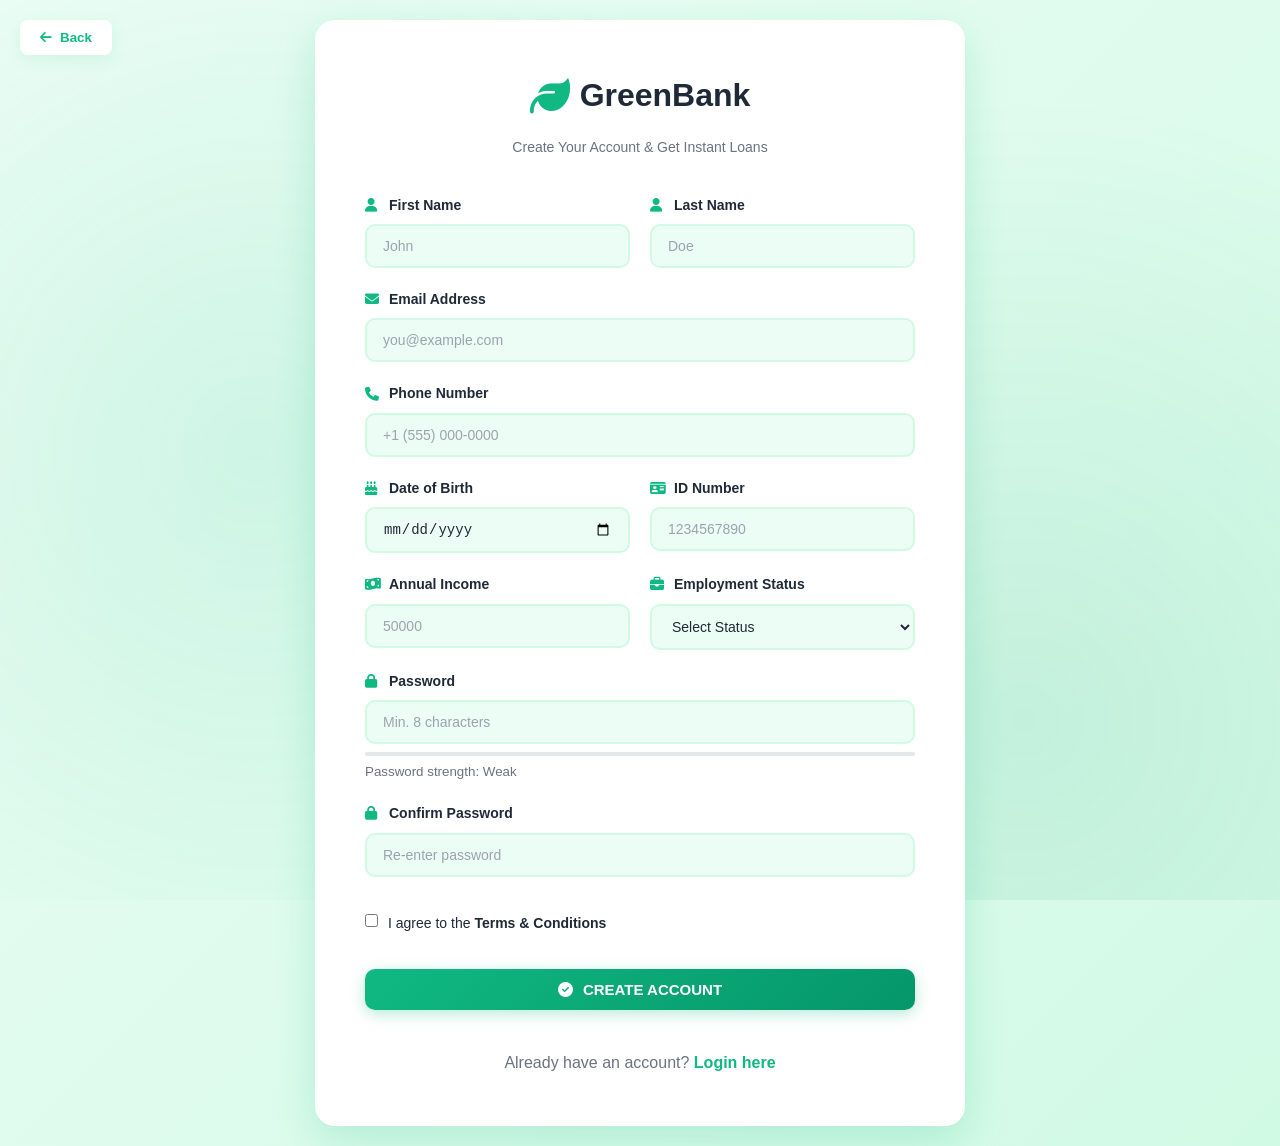
==== signup.html @ 810669ff "Add files via upload" ====
<!DOCTYPE html>
<html lang="en">
<head>
    <meta charset="UTF-8">
    <meta name="viewport" content="width=device-width, initial-scale=1.0">
    <title>GreenBank - Create Account</title>
    <link rel="stylesheet" href="styles.css">
    <link rel="stylesheet" href="https://cdnjs.cloudflare.com/ajax/libs/font-awesome/6.4.0/css/all.min.css">
</head>
<body class="signup-page">
    <div class="signup-background">
        <div class="animated-bg"></div>
    </div>

    <div class="signup-container">
        <button class="back-btn" onclick="navigateToLogin()">
            <i class="fas fa-arrow-left"></i> Back
        </button>

        <div class="signup-box">
            <div class="signup-header">
                <div class="logo">
                    <i class="fas fa-leaf"></i>
                    <h1>GreenBank</h1>
                </div>
                <p class="tagline">Create Your Account & Get Instant Loans</p>
            </div>

            <form id="signupForm" class="signup-form">
                <div class="form-row">
                    <div class="form-group">
                        <label for="firstName">
                            <i class="fas fa-user"></i> First Name
                        </label>
                        <input 
                            type="text" 
                            id="firstName" 
                            placeholder="John"
                            required
                        >
                    </div>
                    <div class="form-group">
                        <label for="lastName">
                            <i class="fas fa-user"></i> Last Name
                        </label>
                        <input 
                            type="text" 
                            id="lastName" 
                            placeholder="Doe"
                            required
                        >
                    </div>
                </div>

                <div class="form-group">
                    <label for="signupEmail">
                        <i class="fas fa-envelope"></i> Email Address
                    </label>
                    <input 
                        type="email" 
                        id="signupEmail" 
                        placeholder="you@example.com"
                        required
                    >
                </div>

                <div class="form-group">
                    <label for="phone">
                        <i class="fas fa-phone"></i> Phone Number
                    </label>
                    <input 
                        type="tel" 
                        id="phone" 
                        placeholder="+1 (555) 000-0000"
                        required
                    >
                </div>

                <div class="form-row">
                    <div class="form-group">
                        <label for="dateOfBirth">
                            <i class="fas fa-birthday-cake"></i> Date of Birth
                        </label>
                        <input 
                            type="date" 
                            id="dateOfBirth"
                            required
                        >
                    </div>
                    <div class="form-group">
                        <label for="idNumber">
                            <i class="fas fa-id-card"></i> ID Number
                        </label>
                        <input 
                            type="text" 
                            id="idNumber" 
                            placeholder="1234567890"
                            required
                        >
                    </div>
                </div>

                <div class="form-row">
                    <div class="form-group">
                        <label for="annualIncome">
                            <i class="fas fa-money-bill-wave"></i> Annual Income
                        </label>
                        <input 
                            type="number" 
                            id="annualIncome" 
                            placeholder="50000"
                            min="0"
                            required
                        >
                    </div>
                    <div class="form-group">
                        <label for="employment">
                            <i class="fas fa-briefcase"></i> Employment Status
                        </label>
                        <select id="employment" required>
                            <option value="">Select Status</option>
                            <option value="employed">Employed</option>
                            <option value="self-employed">Self-Employed</option>
                            <option value="retired">Retired</option>
                            <option value="student">Student</option>
                        </select>
                    </div>
                </div>

                <div class="form-group">
                    <label for="signupPassword">
                        <i class="fas fa-lock"></i> Password
                    </label>
                    <input 
                        type="password" 
                        id="signupPassword" 
                        placeholder="Min. 8 characters"
                        required
                    >
                    <div class="password-strength">
                        <div class="strength-bar" id="strengthBar"></div>
                    </div>
                    <small id="passwordHint">Password strength: <span id="strengthText">Weak</span></small>
                </div>

                <div class="form-group">
                    <label for="confirmPassword">
                        <i class="fas fa-lock"></i> Confirm Password
                    </label>
                    <input 
                        type="password" 
                        id="confirmPassword" 
                        placeholder="Re-enter password"
                        required
                    >
                </div>

                <label class="terms-checkbox">
                    <input type="checkbox" name="terms" required>
                    <span>I agree to the <strong>Terms & Conditions</strong></span>
                </label>

                <button type="submit" class="btn btn-register">
                    <i class="fas fa-check-circle"></i> CREATE ACCOUNT
                </button>

                <div class="login-link">
                    Already have an account? <a href="index.html">Login here</a>
                </div>
            </form>
        </div>
    </div>

    <script src="script.js"></script>
</body>
</html>
---- styles.css ----
/* ==================== ROOT VARIABLES ==================== */
:root {
    --primary-green: #10b981;
    --dark-green: #059669;
    --darker-green: #047857;
    --light-green: #d1fae5;
    --lighter-green: #ecfdf5;
    --accent-green: #6ee7b7;
    --white: #ffffff;
    --text-dark: #1f2937;
    --text-light: #6b7280;
    --text-lighter: #9ca3af;
    --border-color: #e5e7eb;
    --bg-light: #f9fafb;
    --shadow: 0 4px 15px rgba(16, 185, 129, 0.1);
    --shadow-md: 0 8px 25px rgba(16, 185, 129, 0.15);
    --shadow-lg: 0 15px 40px rgba(16, 185, 129, 0.2);
    --transition: all 0.3s cubic-bezier(0.4, 0, 0.2, 1);
}

/* ==================== GLOBAL STYLES ==================== */
* {
    margin: 0;
    padding: 0;
    box-sizing: border-box;
}

html {
    scroll-behavior: smooth;
}

body {
    font-family: 'Segoe UI', -apple-system, BlinkMacSystemFont, 'Helvetica Neue', sans-serif;
    background: var(--white);
    color: var(--text-dark);
    line-height: 1.6;
}

/* ==================== LOGIN PAGE STYLES ==================== */
.login-page {
    background: linear-gradient(135deg, #ecfdf5 0%, #d1fae5 100%);
    min-height: 100vh;
}

.login-background {
    position: fixed;
    top: 0;
    left: 0;
    width: 100%;
    height: 100%;
    z-index: -1;
    overflow: hidden;
}

.geometric-shapes {
    position: relative;
    width: 100%;
    height: 100%;
}

.shape {
    position: absolute;
    border-radius: 50%;
    opacity: 0.1;
    animation: float 6s ease-in-out infinite;
}

.shape-1 {
    width: 300px;
    height: 300px;
    background: var(--primary-green);
    top: -50px;
    right: -50px;
}

.shape-2 {
    width: 200px;
    height: 200px;
    background: var(--dark-green);
    bottom: 100px;
    left: 50px;
    animation-delay: 2s;
}

.shape-3 {
    width: 250px;
    height: 250px;
    background: var(--accent-green);
    top: 50%;
    left: -80px;
    animation-delay: 4s;
}

@keyframes float {
    0%, 100% { 
        transform: translateY(0px); 
    }
    50% { 
        transform: translateY(20px); 
    }
}

.login-container {
    display: grid;
    grid-template-columns: 1fr 1fr;
    align-items: center;
    justify-content: center;
    min-height: 100vh;
    padding: 20px;
    gap: 40px;
    position: relative;
    z-index: 1;
}

.login-box {
    background: white;
    border-radius: 20px;
    padding: 50px;
    box-shadow: var(--shadow-lg);
    animation: slideInLeft 0.6s ease-out;
}

@keyframes slideInLeft {
    from {
        opacity: 0;
        transform: translateX(-50px);
    }
    to {
        opacity: 1;
        transform: translateX(0);
    }
}

.login-header {
    text-align: center;
    margin-bottom: 40px;
}

.logo {
    display: flex;
    align-items: center;
    justify-content: center;
    gap: 10px;
    margin-bottom: 15px;
}

.logo i {
    font-size: 40px;
    color: var(--primary-green);
}

.logo h1 {
    font-size: 32px;
    color: var(--text-dark);
    margin: 0;
}

.tagline {
    color: var(--text-light);
    font-size: 14px;
    margin: 10px 0 0 0;
}

.login-form {
    display: flex;
    flex-direction: column;
    gap: 20px;
}

.form-group {
    display: flex;
    flex-direction: column;
    position: relative;
}

.form-group label {
    font-weight: 600;
    margin-bottom: 8px;
    color: var(--text-dark);
    font-size: 14px;
    display: flex;
    align-items: center;
    gap: 8px;
}

.form-group label i {
    color: var(--primary-green);
    width: 16px;
}

.form-group input,
.form-group select,
.form-group textarea {
    padding: 12px 16px;
    border: 2px solid var(--light-green);
    border-radius: 10px;
    font-size: 14px;
    transition: var(--transition);
    background: var(--lighter-green);
    color: var(--text-dark);
}

.form-group input::placeholder,
.form-group textarea::placeholder {
    color: var(--text-lighter);
}

.form-group input:focus,
.form-group select:focus,
.form-group textarea:focus {
    outline: none;
    border-color: var(--primary-green);
    box-shadow: 0 0 0 4px rgba(16, 185, 129, 0.1);
    background: var(--white);
}

.toggle-password {
    position: absolute;
    right: 15px;
    top: 40px;
    cursor: pointer;
    color: var(--text-light);
    transition: var(--transition);
}

.toggle-password:hover {
    color: var(--primary-green);
}

.remember-forgot {
    display: flex;
    justify-content: space-between;
    align-items: center;
    font-size: 14px;
}

.remember-me {
    display: flex;
    align-items: center;
    gap: 8px;
    cursor: pointer;
    color: var(--text-dark);
}

.remember-me input {
    width: auto;
    cursor: pointer;
    accent-color: var(--primary-green);
}

.forgot-password {
    color: var(--primary-green);
    text-decoration: none;
    font-weight: 600;
    transition: var(--transition);
}

.forgot-password:hover {
    color: var(--dark-green);
}

.divider {
    text-align: center;
    color: var(--text-light);
    font-size: 14px;
    margin: 20px 0;
    position: relative;
}

.divider::before,
.divider::after {
    content: '';
    position: absolute;
    top: 50%;
    width: 45%;
    height: 1px;
    background: var(--border-color);
}

.divider::before {
    left: 0;
}

.divider::after {
    right: 0;
}

/* ==================== BUTTONS ==================== */
.btn {
    padding: 12px 24px;
    border: none;
    border-radius: 10px;
    font-size: 15px;
    font-weight: 700;
    cursor: pointer;
    transition: var(--transition);
    display: inline-flex;
    align-items: center;
    justify-content: center;
    gap: 10px;
    text-decoration: none;
    width: 100%;
}

.btn-login,
.btn-register,
.btn-submit-loan,
.btn-save-profile,
.btn-submit {
    background: linear-gradient(135deg, var(--primary-green) 0%, var(--dark-green) 100%);
    color: white;
    box-shadow: 0 4px 15px rgba(16, 185, 129, 0.3);
}

.btn-login:hover,
.btn-register:hover,
.btn-submit-loan:hover,
.btn-save-profile:hover,
.btn-submit:hover {
    transform: translateY(-3px);
    box-shadow: 0 6px 25px rgba(16, 185, 129, 0.4);
}

.btn-login:active,
.btn-register:active,
.btn-submit-loan:active,
.btn-save-profile:active,
.btn-submit:active {
    transform: translateY(-1px);
}

.btn-signup,
.btn-secondary,
.btn-apply,
.btn-primary {
    background: white;
    color: var(--primary-green);
    border: 2px solid var(--primary-green);
    box-shadow: none;
}

.btn-primary {
    background: linear-gradient(135deg, var(--primary-green) 0%, var(--dark-green) 100%);
    color: white;
    box-shadow: 0 4px 15px rgba(16, 185, 129, 0.3);
    border: none;
}

.btn-signup:hover,
.btn-secondary:hover,
.btn-apply:hover,
.btn-primary:hover {
    background: var(--lighter-green);
    transform: translateY(-3px);
}

.btn-primary:hover {
    background: linear-gradient(135deg, var(--primary-green) 0%, var(--dark-green) 100%);
}

.login-features {
    display: grid;
    grid-template-columns: repeat(3, 1fr);
    gap: 15px;
    margin-top: 30px;
}

.feature {
    text-align: center;
    padding: 15px;
    border-radius: 10px;
    background: var(--lighter-green);
    transition: var(--transition);
}

.feature:hover {
    background: var(--light-green);
}

.feature i {
    font-size: 24px;
    color: var(--primary-green);
    margin-bottom: 8px;
}

.feature p {
    font-size: 13px;
    font-weight: 600;
    color: var(--text-dark);
}

.login-info {
    animation: slideInRight 0.6s ease-out;
}

@keyframes slideInRight {
    from {
        opacity: 0;
        transform: translateX(50px);
    }
    to {
        opacity: 1;
        transform: translateX(0);
    }
}

.info-card {
    background: rgba(255, 255, 255, 0.95);
    padding: 30px;
    border-radius: 15px;
    box-shadow: var(--shadow);
    backdrop-filter: blur(10px);
    border-left: 4px solid var(--primary-green);
}

.info-card h3 {
    color: var(--text-dark);
    margin-bottom: 20px;
    font-size: 18px;
}

.info-card ul,
.info-card ol {
    list-style: none;
}

.info-card li {
    padding: 10px 0;
    color: var(--text-dark);
    display: flex;
    align-items: center;
    gap: 10px;
    font-weight: 500;
}

.info-card i {
    color: var(--primary-green);
    font-size: 16px;
}

/* ==================== SIGNUP PAGE ==================== */
.signup-page {
    background: linear-gradient(135deg, #ecfdf5 0%, #d1fae5 100%);
    min-height: 100vh;
    padding: 20px;
}

.signup-background {
    position: fixed;
    top: 0;
    left: 0;
    width: 100%;
    height: 100%;
    z-index: -1;
}

.animated-bg {
    width: 100%;
    height: 100%;
    background: radial-gradient(circle at 20% 50%, rgba(16, 185, 129, 0.1) 0%, transparent 50%),
                radial-gradient(circle at 80% 80%, rgba(5, 150, 105, 0.1) 0%, transparent 50%);
    animation: gradient 15s ease infinite;
}

@keyframes gradient {
    0%, 100% { 
        opacity: 1; 
    }
    50% { 
        opacity: 0.8; 
    }
}

.signup-container {
    display: flex;
    align-items: center;
    justify-content: center;
    min-height: 100vh;
    position: relative;
    z-index: 1;
}

.back-btn {
    position: fixed;
    top: 20px;
    left: 20px;
    background: white;
    border: none;
    padding: 10px 20px;
    border-radius: 8px;
    cursor: pointer;
    display: flex;
    align-items: center;
    gap: 8px;
    color: var(--primary-green);
    font-weight: 600;
    box-shadow: var(--shadow);
    transition: var(--transition);
    z-index: 10;
}

.back-btn:hover {
    transform: translateX(-5px);
}

.signup-box {
    background: white;
    border-radius: 20px;
    padding: 50px;
    width: 100%;
    max-width: 650px;
    box-shadow: var(--shadow-lg);
    animation: slideUp 0.6s ease-out;
}

@keyframes slideUp {
    from {
        opacity: 0;
        transform: translateY(30px);
    }
    to {
        opacity: 1;
        transform: translateY(0);
    }
}

.signup-header {
    text-align: center;
    margin-bottom: 35px;
}

.signup-form {
    display: flex;
    flex-direction: column;
    gap: 20px;
}

.form-row {
    display: grid;
    grid-template-columns: 1fr 1fr;
    gap: 20px;
}

.password-strength {
    height: 4px;
    background: var(--border-color);
    border-radius: 4px;
    margin-top: 8px;
    overflow: hidden;
}

.strength-bar {
    height: 100%;
    width: 0%;
    background: #ef4444;
    transition: all 0.3s ease;
}

.strength-bar.weak {
    width: 33%;
    background: #ef4444;
}

.strength-bar.medium {
    width: 66%;
    background: #f59e0b;
}

.strength-bar.strong {
    width: 100%;
    background: var(--primary-green);
}

#passwordHint {
    color: var(--text-light);
    display: block;
    margin-top: 5px;
}

.terms-checkbox {
    display: flex;
    align-items: flex-start;
    gap: 10px;
    cursor: pointer;
    color: var(--text-dark);
    margin: 15px 0;
    font-size: 14px;
}

.terms-checkbox input {
    width: auto;
    margin-top: 2px;
    cursor: pointer;
    accent-color: var(--primary-green);
}

.login-link {
    text-align: center;
    margin-top: 20px;
    color: var(--text-light);
}

.login-link a {
    color: var(--primary-green);
    text-decoration: none;
    font-weight: 700;
    transition: var(--transition);
}

.login-link a:hover {
    color: var(--dark-green);
}

/* ==================== DASHBOARD STYLES ==================== */
.dashboard-page {
    display: grid;
    grid-template-columns: 280px 1fr;
    min-height: 100vh;
    background: var(--bg-light);
}

.sidebar {
    background: linear-gradient(180deg, var(--primary-green) 0%, var(--dark-green) 100%);
    color: white;
    padding: 30px 20px;
    display: flex;
    flex-direction: column;
    position: sticky;
    top: 0;
    height: 100vh;
    overflow-y: auto;
    box-shadow: var(--shadow-md);
}

.sidebar-brand {
    display: flex;
    align-items: center;
    gap: 12px;
    margin-bottom: 40px;
    padding-bottom: 20px;
    border-bottom: 2px solid rgba(255, 255, 255, 0.1);
}

.sidebar-brand i {
    font-size: 30px;
}

.sidebar-brand h2 {
    font-size: 24px;
    margin: 0;
}

.sidebar-menu {
    display: flex;
    flex-direction: column;
    gap: 10px;
    flex: 1;
}

.menu-item {
    padding: 12px 16px;
    border-radius: 10px;
    color: rgba(255, 255, 255, 0.8);
    text-decoration: none;
    display: flex;
    align-items: center;
    gap: 12px;
    transition: var(--transition);
    font-weight: 500;
}

.menu-item:hover,
.menu-item.active {
    background: rgba(255, 255, 255, 0.2);
    color: white;
    transform: translateX(5px);
}

.menu-item i {
    width: 20px;
    text-align: center;
}

.sidebar-footer {
    border-top: 2px solid rgba(255, 255, 255, 0.1);
    padding-top: 20px;
}

.logout-btn {
    width: 100%;
    padding: 12px 16px;
    background: rgba(255, 255, 255, 0.1);
    color: white;
    border: none;
    border-radius: 10px;
    cursor: pointer;
    display: flex;
    align-items: center;
    justify-content: center;
    gap: 10px;
    font-weight: 600;
    transition: var(--transition);
}

.logout-btn:hover {
    background: rgba(255, 255, 255, 0.2);
    transform: translateY(-2px);
}

.main-dashboard {
    display: flex;
    flex-direction: column;
    overflow-y: auto;
}

.dashboard-header {
    background: white;
    padding: 25px 30px;
    display: flex;
    justify-content: space-between;
    align-items: center;
    box-shadow: var(--shadow);
    margin-bottom: 30px;
}

.header-left h1 {
    color: var(--primary-green);
    font-size: 28px;
    margin: 0;
}

.header-right {
    display: flex;
    align-items: center;
    gap: 30px;
}

.search-box {
    position: relative;
    display: flex;
    align-items: center;
}

.search-box i {
    position: absolute;
    left: 12px;
    color: var(--text-light);
}

.search-box input {
    padding: 10px 12px 10px 36px;
    border: 2px solid var(--light-green);
    border-radius: 8px;
    width: 250px;
    transition: var(--transition);
}

.search-box input:focus {
    outline: none;
    border-color: var(--primary-green);
    box-shadow: 0 0 0 3px rgba(16, 185, 129, 0.1);
}

.user-profile {
    display: flex;
    align-items: center;
    gap: 12px;
}

.profile-img {
    width: 40px;
    height: 40px;
    border-radius: 50%;
    border: 3px solid var(--primary-green);
    object-fit: cover;
}

.profile-info p {
    margin: 0;
    font-weight: 600;
    color: var(--text-dark);
}

.profile-info small {
    display: block;
    color: var(--text-light);
    font-size: 12px;
}

.content-section {
    display: none;
    animation: fadeInSection 0.5s ease-out;
    padding: 0 30px 30px 30px;
}

.content-section.active {
    display: block;
}

@keyframes fadeInSection {
    from {
        opacity: 0;
        transform: translateY(10px);
    }
    to {
        opacity: 1;
        transform: translateY(0);
    }
}

.section-title {
    margin-bottom: 30px;
}

.section-title h2 {
    color: var(--text-dark);
    font-size: 28px;
    margin-bottom: 8px;
}

.section-title p {
    color: var(--text-light);
    font-size: 15px;
}

/* ==================== CARDS & GRID ==================== */
.cards-grid {
    display: grid;
    grid-template-columns: repeat(auto-fit, minmax(250px, 1fr));
    gap: 20px;
    margin-bottom: 30px;
}

.card {
    background: white;
    padding: 25px;
    border-radius: 15px;
    box-shadow: var(--shadow);
    display: flex;
    align-items: center;
    gap: 20px;
    transition: var(--transition);
    border-left: 4px solid var(--primary-green);
    position: relative;
    overflow: hidden;
}

.card::before {
    content: '';
    position: absolute;
    top: 0;
    right: -50px;
    width: 100px;
    height: 100px;
    background: var(--lighter-green);
    border-radius: 50%;
    opacity: 0;
    transition: var(--transition);
}

.card:hover {
    transform: translateY(-8px);
    box-shadow: var(--shadow-lg);
}

.card:hover::before {
    opacity: 0.5;
}

.card-icon {
    font-size: 40px;
    width: 60px;
    height: 60px;
    display: flex;
    align-items: center;
    justify-content: center;
    background: var(--lighter-green);
    border-radius: 12px;
    color: var(--primary-green);
    z-index: 1;
}

.card-content {
    flex: 1;
}

.card-label {
    color: var(--text-light);
    font-size: 13px;
    margin-bottom: 5px;
    text-transform: uppercase;
    letter-spacing: 0.5px;
    font-weight: 600;
}

.card h3 {
    color: var(--text-dark);
    font-size: 24px;
    margin: 0;
}

.chart-section {
    display: grid;
    grid-template-columns: 1fr;
    gap: 20px;
    margin-bottom: 30px;
}

.recent-activity {
    background: white;
    padding: 25px;
    border-radius: 15px;
    box-shadow: var(--shadow);
}

.activity-table {
    width: 100%;
    border-collapse: collapse;
    margin-top: 15px;
}

.activity-table thead {
    background: var(--lighter-green);
}

.activity-table th {
    padding: 12px;
    text-align: left;
    color: var(--primary-green);
    font-weight: 700;
    font-size: 13px;
    text-transform: uppercase;
}

.activity-table td {
    padding: 12px;
    border-bottom: 1px solid var(--border-color);
    color: var(--text-dark);
}

.activity-table tbody tr:hover {
    background: var(--lighter-green);
}

/* ==================== LOAN APPLICATION ==================== */
.loan-application-container {
    display: grid;
    grid-template-columns: 1fr 350px;
    gap: 25px;
}

.loan-form {
    background: white;
    padding: 30px;
    border-radius: 15px;
    box-shadow: var(--shadow);
}

.form-section {
    margin-bottom: 30px;
    padding-bottom: 30px;
    border-bottom: 2px solid var(--border-color);
}

.form-section:last-child {
    border-bottom: none;
    margin-bottom: 0;
    padding-bottom: 0;
}

.form-section h3 {
    color: var(--text-dark);
    margin-bottom: 20px;
    font-size: 16px;
    font-weight: 700;
}

.input-with-slider {
    margin-bottom: 15px;
}

.form-group input[type="range"] {
    width: 100%;
    height: 6px;
    border-radius: 3px;
    background: var(--light-green);
    outline: none;
    -webkit-appearance: none;
    padding: 0;
}

.form-group input[type="range"]::-webkit-slider-thumb {
    -webkit-appearance: none;
    appearance: none;
    width: 18px;
    height: 18px;
    border-radius: 50%;
    background: var(--primary-green);
    cursor: pointer;
    box-shadow: 0 2px 8px rgba(16, 185, 129, 0.3);
}

.form-group input[type="range"]::-moz-range-thumb {
    width: 18px;
    height: 18px;
    border-radius: 50%;
    background: var(--primary-green);
    cursor: pointer;
    border: none;
    box-shadow: 0 2px 8px rgba(16, 185, 129, 0.3);
}

.checkbox-group {
    display: flex;
    align-items: center;
    gap: 10px;
    cursor: pointer;
    margin: 20px 0;
    color: var(--text-dark);
    font-weight: 500;
}

.checkbox-group input {
    width: auto;
    accent-color: var(--primary-green);
}

.loan-calculator {
    background: linear-gradient(135deg, var(--lighter-green) 0%, var(--light-green) 100%);
    padding: 25px;
    border-radius: 12px;
    margin: 25px 0;
    border-left: 4px solid var(--primary-green);
}

.loan-calculator h3 {
    color: var(--primary-green);
    margin-bottom: 20px;
}

.calc-grid {
    display: grid;
    grid-template-columns: repeat(3, 1fr);
    gap: 15px;
}

.calc-item {
    text-align: center;
    padding: 15px;
    background: white;
    border-radius: 8px;
}

.calc-item span {
    display: block;
    font-size: 12px;
    color: var(--text-light);
    text-transform: uppercase;
    margin-bottom: 8px;
}

.calc-item h4 {
    color: var(--primary-green);
    font-size: 20px;
    margin: 0;
}

.loan-info-sidebar {
    display: flex;
    flex-direction: column;
    gap: 20px;
}

.loan-info-sidebar .info-card {
    background: white;
    border: none;
    padding: 20px;
}

.loan-info-sidebar .info-card h4 {
    color: var(--primary-green);
    margin-bottom: 15px;
    font-size: 15px;
}

.loan-info-sidebar ol,
.loan-info-sidebar ul {
    list-style: none;
}

.loan-info-sidebar li {
    padding: 8px 0;
    color: var(--text-dark);
    font-size: 14px;
    display: flex;
    gap: 10px;
}

/* ==================== LOANS CONTAINER ==================== */
.loans-container {
    display: grid;
    grid-template-columns: repeat(auto-fill, minmax(300px, 1fr));
    gap: 25px;
}

.loan-card {
    background: white;
    border-radius: 15px;
    padding: 25px;
    box-shadow: var(--shadow);
    border-top: 4px solid var(--primary-green);
    transition: var(--transition);
    position: relative;
    overflow: hidden;
}

.loan-card::before {
    content: '';
    position: absolute;
    top: 0;
    right: -100px;
    width: 200px;
    height: 200px;
    background: radial-gradient(circle, var(--lighter-green) 0%, transparent 70%);
    transition: var(--transition);
}

.loan-card:hover {
    transform: translateY(-8px);
    box-shadow: var(--shadow-lg);
}

.loan-card:hover::before {
    right: -50px;
}

.loan-header {
    display: flex;
    justify-content: space-between;
    align-items: flex-start;
    margin-bottom: 20px;
    position: relative;
    z-index: 2;
}

.loan-header h3 {
    color: var(--text-dark);
    margin: 0;
}

.loan-details {
    position: relative;
    z-index: 2;
}

.loan-details p {
    margin: 10px 0;
    color: var(--text-dark);
    font-size: 14px;
}

.loan-details strong {
    color: var(--primary-green);
}

.loan-progress {
    margin-top: 20px;
    position: relative;
    z-index: 2;
}

.progress-bar {
    height: 8px;
    background: var(--light-green);
    border-radius: 10px;
    overflow: hidden;
    margin-bottom: 8px;
}

.progress {
    height: 100%;
    background: linear-gradient(90deg, var(--primary-green) 0%, var(--accent-green) 100%);
    transition: width 0.3s ease;
}

.loan-progress span {
    font-size: 12px;
    color: var(--text-light);
    font-weight: 600;
}

.badge {
    display: inline-block;
    padding: 6px 14px;
    border-radius: 20px;
    font-size: 12px;
    font-weight: 700;
    text-transform: uppercase;
    letter-spacing: 0.5px;
}

.badge.approved {
    background: rgba(16, 185, 129, 0.15);
    color: var(--primary-green);
}

.badge.pending {
    background: rgba(245, 158, 11, 0.15);
    color: #f59e0b;
}

.badge.rejected {
    background: rgba(239, 68, 68, 0.15);
    color: #ef4444;
}

.badge.processing {
    background: rgba(59, 130, 246, 0.15);
    color: #3b82f6;
}

.badge.completed {
    background: rgba(16, 185, 129, 0.15);
    color: var(--primary-green);
}

.empty-state {
    text-align: center;
    padding: 60px 20px;
    color: var(--text-light);
}

.empty-state i {
    font-size: 80px;
    color: var(--light-green);
    margin-bottom: 20px;
}

.empty-state h3 {
    color: var(--text-dark);
    margin: 15px 0;
}

.empty-state p {
    margin-bottom: 25px;
    font-size: 15px;
}

/* ==================== PROFILE FORM ==================== */
.profile-form {
    background: white;
    padding: 30px;
    border-radius: 15px;
    box-shadow: var(--shadow);
    max-width: 700px;
}

/* ==================== SETTINGS ==================== */
.settings-container {
    display: flex;
    flex-direction: column;
    gap: 20px;
}

.settings-card {
    background: white;
    padding: 25px;
    border-radius: 15px;
    box-shadow: var(--shadow);
}

.settings-card h3 {
    color: var(--primary-green);
    margin-bottom: 20px;
    font-size: 18px;
}

.setting-item {
    display: flex;
    justify-content: space-between;
    align-items: center;
    padding: 15px 0;
    border-bottom: 1px solid var(--border-color);
}

.setting-item:last-child {
    border-bottom: none;
}

.setting-item > div {
    flex: 1;
}

.setting-label {
    color: var(--text-dark);
    font-weight: 600;
    margin: 0;
}

.setting-item small {
    color: var(--text-light);
    display: block;
    margin-top: 5px;
}

.setting-toggle {
    padding: 15px 0;
    border-bottom: 1px solid var(--border-color);
    display: flex;
    justify-content: space-between;
    align-items: center;
}

.setting-toggle:last-child {
    border-bottom: none;
}

.setting-toggle label {
    display: flex;
    align-items: center;
    gap: 12px;
    cursor: pointer;
    color: var(--text-dark);
    font-weight: 500;
    margin: 0;
}

.toggle-slider {
    position: relative;
    display: inline-block;
    width: 50px;
    height: 26px;
    background: var(--border-color);
    border-radius: 13px;
    cursor: pointer;
    transition: var(--transition);
}

.setting-toggle input:checked + .toggle-slider {
    background: var(--primary-green);
}

.toggle-slider::after {
    content: '';
    position: absolute;
    height: 22px;
    width: 22px;
    left: 2px;
    bottom: 2px;
    background-color: white;
    border-radius: 50%;
    transition: var(--transition);
}

.setting-toggle input:checked + .toggle-slider::after {
    transform: translateX(24px);
}

.setting-toggle input {
    display: none;
}

/* ==================== MODALS ==================== */
.modal {
    display: none;
    position: fixed;
    z-index: 1000;
    left: 0;
    top: 0;
    width: 100%;
    height: 100%;
    background-color: rgba(0, 0, 0, 0.5);
    backdrop-filter: blur(4px);
    animation: fadeInModal 0.3s ease-out;
}

@keyframes fadeInModal {
    from {
        opacity: 0;
    }
    to {
        opacity: 1;
    }
}

.modal-content {
    background-color: white;
    margin: 5% auto;
    padding: 35px;
    border-radius: 15px;
    width: 100%;
    max-width: 450px;
    box-shadow: 0 10px 50px rgba(0, 0, 0, 0.3);
    animation: slideInUp 0.3s ease-out;
}

@keyframes slideInUp {
    from {
        transform: translateY(50px);
        opacity: 0;
    }
    to {
        transform: translateY(0);
        opacity: 1;
    }
}

.modal-header {
    display: flex;
    justify-content: space-between;
    align-items: center;
    margin-bottom: 25px;
    padding-bottom: 15px;
    border-bottom: 2px solid var(--border-color);
}

.modal-header h2 {
    color: var(--text-dark);
    margin: 0;
}

.close-btn {
    background: none;
    border: none;
    font-size: 24px;
    color: var(--text-light);
    cursor: pointer;
    transition: var(--transition);
    width: 30px;
    height: 30px;
    display: flex;
    align-items: center;
    justify-content: center;
}

.close-btn:hover {
    color: var(--primary-green);
    transform: rotate(90deg);
}

/* ==================== APPROVAL MODAL ==================== */
.approval-modal {
    max-width: 550px;
    text-align: center;
}

.approval-animation {
    margin-bottom: 25px;
}

.checkmark {
    width: 100px;
    height: 100px;
    margin: 0 auto;
    border-radius: 50%;
    background: linear-gradient(135deg, var(--primary-green) 0%, var(--accent-green) 100%);
    display: flex;
    align-items: center;
    justify-content: center;
    position: relative;
    animation: scaleUp 0.5s ease-out;
}

@keyframes scaleUp {
    from {
        transform: scale(0);
        opacity: 0;
    }
    to {
        transform: scale(1);
        opacity: 1;
    }
}

.checkmark-circle {
    width: 100px;
    height: 100px;
    position: absolute;
    border-radius: 50%;
    border: 3px solid rgba(255, 255, 255, 0.2);
    animation: pulse 1.5s ease-out infinite;
}

@keyframes pulse {
    0% {
        transform: scale(1);
        opacity: 1;
    }
    100% {
        transform: scale(1.3);
        opacity: 0;
    }
}

.checkmark-check {
    width: 60px;
    height: 60px;
    position: relative;
}

.checkmark-check::before {
    content: '';
    position: absolute;
    width: 20px;
    height: 10px;
    border: 3px solid white;
    border-top: none;
    border-right: none;
    transform: rotate(-45deg) translateX(-10px) translateY(15px);
    animation: checkmark 0.6s ease-out 0.3s both;
}

@keyframes checkmark {
    0% {
        stroke-dashoffset: 30;
        opacity: 0;
    }
    100% {
        stroke-dashoffset: 0;
        opacity: 1;
    }
}

.approval-modal h2 {
    color: var(--primary-green);
    margin: 20px 0 10px 0;
    font-size: 28px;
}

.approval-modal p {
    color: var(--text-light);
    margin-bottom: 25px;
}

.approval-details {
    background: var(--lighter-green);
    padding: 20px;
    border-radius: 12px;
    margin: 25px 0;
    text-align: left;
}

.approval-details h3 {
    color: var(--primary-green);
    margin-bottom: 15px;
    text-align: center;
}

.approval-details p {
    margin: 10px 0;
    color: var(--text-dark);
    display: flex;
    justify-content: space-between;
    font-size: 14px;
}

.approval-details hr {
    margin: 15px 0;
    border: none;
    border-top: 1px solid rgba(0, 0, 0, 0.1);
}

.approval-info {
    background: rgba(16, 185, 129, 0.1);
    padding: 15px;
    border-radius: 10px;
    margin: 20px 0;
    text-align: left;
}

.approval-info h4 {
    color: var(--primary-green);
    margin-bottom: 10px;
}

.approval-info ul {
    list-style: none;
    color: var(--text-dark);
    font-size: 14px;
}

.approval-info li {
    padding: 5px 0;
}

.btn-approve-ok {
    width: 100%;
    margin-top: 20px;
}

/* ==================== REJECTION MODAL ==================== */
.rejection-modal {
    max-width: 550px;
}

.rejection-info {
    background: rgba(239, 68, 68, 0.1);
    padding: 20px;
    border-radius: 10px;
    margin: 20px 0;
    text-align: left;
}

.rejection-info h4 {
    color: #ef4444;
    margin-bottom: 15px;
}

.rejection-info p {
    color: var(--text-dark);
    font-weight: 500;
    line-height: 1.8;
}

.rejection-info hr {
    margin: 15px 0;
    border: none;
    border-top: 1px solid rgba(0, 0, 0, 0.1);
}

.reason-details {
    background: white;
    padding: 12px;
    border-radius: 8px;
}

.reason-details p {
    margin: 8px 0;
    display: flex;
    justify-content: space-between;
}

.reason-details span {
    font-weight: bold;
}

.next-steps {
    background: var(--lighter-green);
    padding: 15px;
    border-radius: 10px;
    margin: 20px 0;
}

.next-steps h4 {
    color: var(--primary-green);
    margin-bottom: 10px;
}

.next-steps ul {
    list-style: none;
    color: var(--text-dark);
    font-size: 14px;
}

.next-steps li {
    padding: 5px 0;
}

/* ==================== NOTIFICATIONS ==================== */
.notification {
    position: fixed;
    top: 20px;
    right: 20px;
    padding: 16px 24px;
    border-radius: 10px;
    color: white;
    font-weight: 600;
    display: flex;
    align-items: center;
    gap: 12px;
    box-shadow: var(--shadow-lg);
    z-index: 2000;
    animation: slideInNotification 0.3s ease-out;
    max-width: 350px;
}

@keyframes slideInNotification {
    from {
        transform: translateX(400px);
        opacity: 0;
    }
    to {
        transform: translateX(0);
        opacity: 1;
    }
}

.notification.success {
    background: linear-gradient(135deg, var(--primary-green) 0%, var(--dark-green) 100%);
}

.notification.error {
    background: linear-gradient(135deg, #ef4444 0%, #dc2626 100%);
}

.notification.info {
    background: linear-gradient(135deg, #3b82f6 0%, #1d4ed8 100%);
}

.notification.warning {
    background: linear-gradient(135deg, #f59e0b 0%, #d97706 100%);
}

/* ==================== RESPONSIVE DESIGN ==================== */
@media (max-width: 1200px) {
    .login-container {
        grid-template-columns: 1fr;
        gap: 20px;
    }

    .login-info {
        display: none;
    }

    .chart-section {
        grid-template-columns: 1fr;
    }

    .loan-application-container {
        grid-template-columns: 1fr;
    }

    .loan-info-sidebar {
        flex-direction: row;
    }

    .calc-grid {
        grid-template-columns: 1fr;
    }
}

@media (max-width: 768px) {
    .dashboard-page {
        grid-template-columns: 1fr;
    }

    .sidebar {
        position: fixed;
        left: -280px;
        top: 0;
        height: 100vh;
        z-index: 999;
        transition: left 0.3s ease;
        width: 280px;
    }

    .sidebar.active {
        left: 0;
    }

    .main-dashboard {
        width: 100%;
    }

    .dashboard-header {
        flex-direction: column;
        gap: 15px;
    }

    .header-right {
        flex-direction: column;
        width: 100%;
        gap: 15px;
    }

    .search-box input {
        width: 100%;
    }

    .cards-grid {
        grid-template-columns: repeat(2, 1fr);
    }

    .form-row {
        grid-template-columns: 1fr;
    }

    .login-features {
        grid-template-columns: 1fr;
    }

    .modal-content {
        margin: 20% auto;
    }

    .loans-container {
        grid-template-columns: 1fr;
    }

    .login-box {
        padding: 30px 20px;
    }

    .signup-box {
        padding: 30px 20px;
    }

    .loan-application-container {
        grid-template-columns: 1fr;
    }

    .loan-info-sidebar {
        flex-direction: column;
    }

    .chart-section {
        grid-template-columns: 1fr;
    }

    .settings-card {
        padding: 20px;
    }
}

@media (max-width: 480px) {
    .card {
        flex-direction: column;
        text-align: center;
    }

    .card-icon {
        width: 50px;
        height: 50px;
        font-size: 28px;
    }

    .cards-grid {
        grid-template-columns: 1fr;
    }

    .remember-forgot {
        flex-direction: column;
        gap: 10px;
        align-items: flex-start;
    }

    .dashboard-header h1 {
        font-size: 22px;
    }

    .user-profile {
        display: none;
    }

    .setting-item {
        flex-direction: column;
        align-items: flex-start;
        gap: 10px;
    }

    .modal-content {
        max-width: 90%;
        margin: 30% auto;
        padding: 25px;
    }

    .login-container {
        gap: 0;
    }

    .logo i {
        font-size: 32px;
    }

    .logo h1 {
        font-size: 24px;
    }

    .login-box {
        border-radius: 15px;
        padding: 30px 15px;
    }

    .signup-box {
        border-radius: 15px;
        padding: 25px 15px;
    }

    .activity-table {
        font-size: 12px;
    }

    .activity-table th,
    .activity-table td {
        padding: 8px;
    }

    .calc-grid {
        grid-template-columns: 1fr;
    }

    .feature {
        padding: 12px;
    }

    .feature i {
        font-size: 20px;
    }

    .feature p {
        font-size: 12px;
    }

    .loan-info-sidebar {
        gap: 15px;
    }

    .sidebar {
        width: 100%;
        padding: 20px;
    }

    .dashboard-header {
        padding: 15px 20px;
    }

    .content-section {
        padding: 0 15px 15px 15px;
    }

    .back-btn {
        padding: 8px 15px;
        font-size: 13px;
    }

    .notification {
        width: calc(100% - 20px);
        left: 10px;
        right: 10px;
        max-width: none;
    }
}

@media (max-width: 360px) {
    .logo h1 {
        font-size: 20px;
    }

    .login-box,
    .signup-box {
        padding: 20px 12px;
    }

    .btn {
        padding: 10px 16px;
        font-size: 14px;
    }

    .form-group input,
    .form-group select,
    .form-group textarea {
        font-size: 13px;
    }

    .modal-content {
        padding: 20px;
    }

    .section-title h2 {
        font-size: 22px;
    }
}

/* ==================== SCROLLBAR STYLING ==================== */
::-webkit-scrollbar {
    width: 8px;
    height: 8px;
}

::-webkit-scrollbar-track {
    background: var(--lighter-green);
}

::-webkit-scrollbar-thumb {
    background: var(--primary-green);
    border-radius: 4px;
}

::-webkit-scrollbar-thumb:hover {
    background: var(--dark-green);
}

/* ==================== PRINT STYLES ==================== */
@media print {
    .sidebar,
    .dashboard-header,
    .search-box,
    .logout-btn,
    .btn {
        display: none;
    }

    .main-dashboard {
        grid-column: 1 / -1;
    }

    .modal {
        display: none;
    }
}
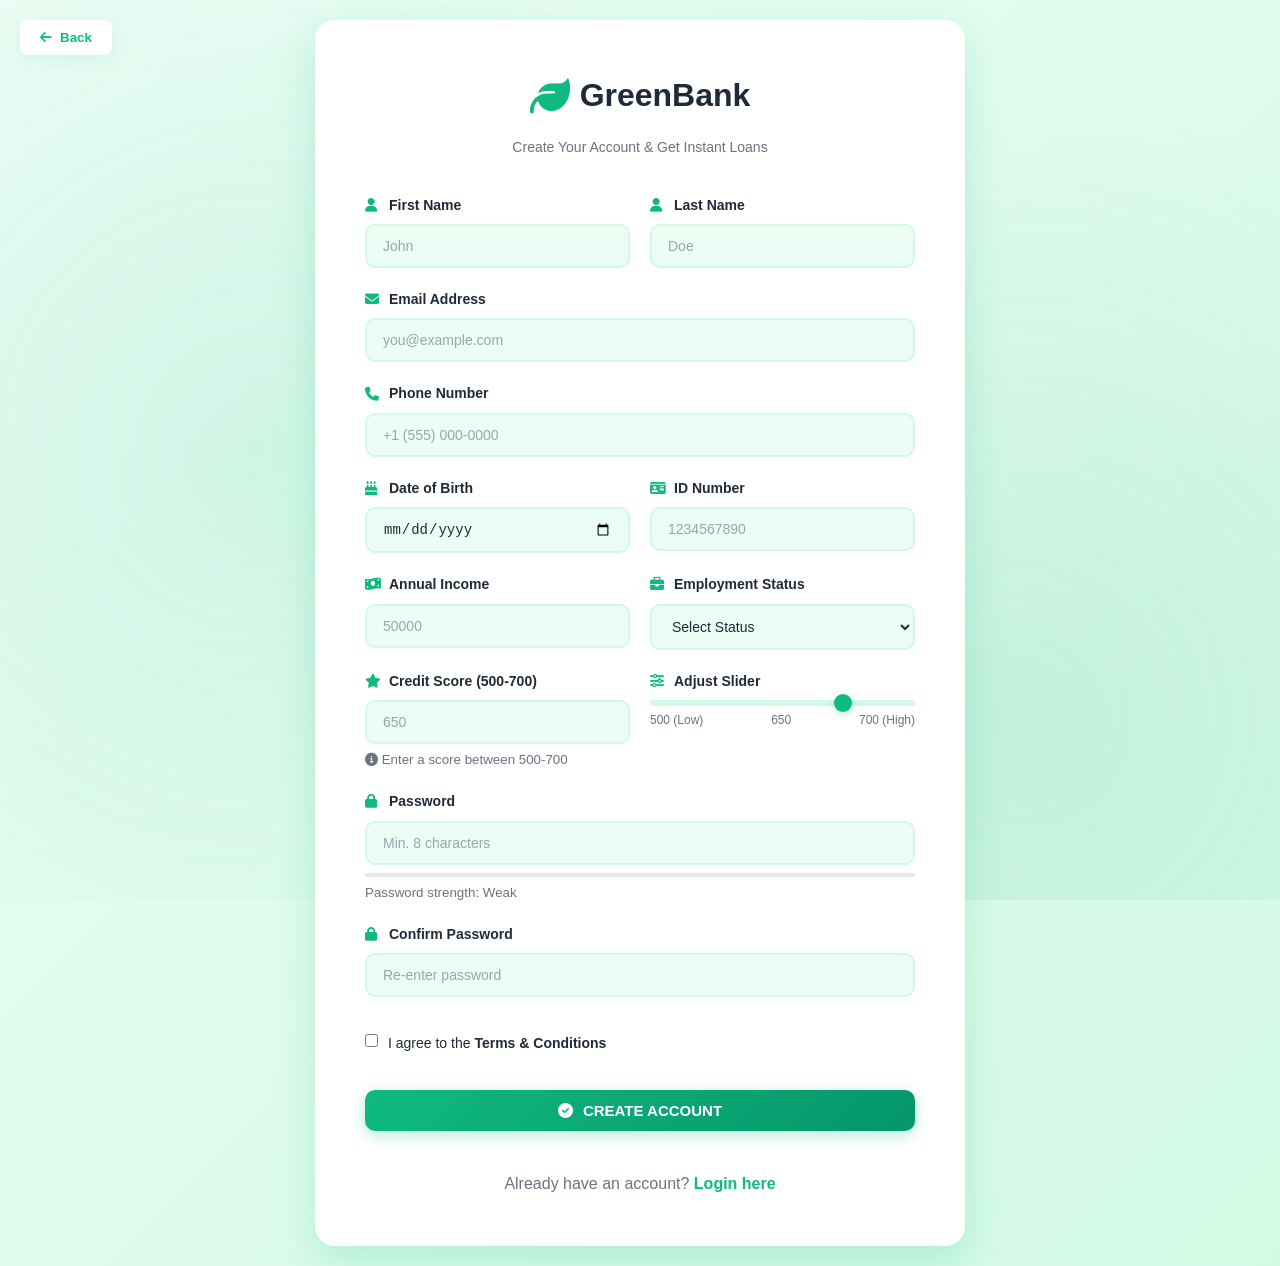
==== commit 074bfa4c: "Add files via upload" ====
--- a/signup.html
+++ b/signup.html
@@ -127,6 +127,37 @@
                     </div>
                 </div>
 
+                <div class="form-row">
+                    <div class="form-group">
+                        <label for="creditScore">
+                            <i class="fas fa-star"></i> Credit Score (500-700)
+                        </label>
+                        <input 
+                            type="number" 
+                            id="creditScore" 
+                            placeholder="650"
+                            min="500"
+                            max="700"
+                            step="1"
+                            required
+                        >
+                        <small style="color: var(--text-light); display: block; margin-top: 5px;">
+                            <i class="fas fa-info-circle"></i> Enter a score between 500-700
+                        </small>
+                    </div>
+                    <div class="form-group">
+                        <label for="creditScoreSlider">
+                            <i class="fas fa-sliders-h"></i> Adjust Slider
+                        </label>
+                        <input type="range" id="creditScoreSlider" min="500" max="700" value="650" style="width: 100%;">
+                        <div style="display: flex; justify-content: space-between; font-size: 12px; color: var(--text-light); margin-top: 5px;">
+                            <span>500 (Low)</span>
+                            <span id="sliderValue">650</span>
+                            <span>700 (High)</span>
+                        </div>
+                    </div>
+                </div>
+
                 <div class="form-group">
                     <label for="signupPassword">
                         <i class="fas fa-lock"></i> Password
